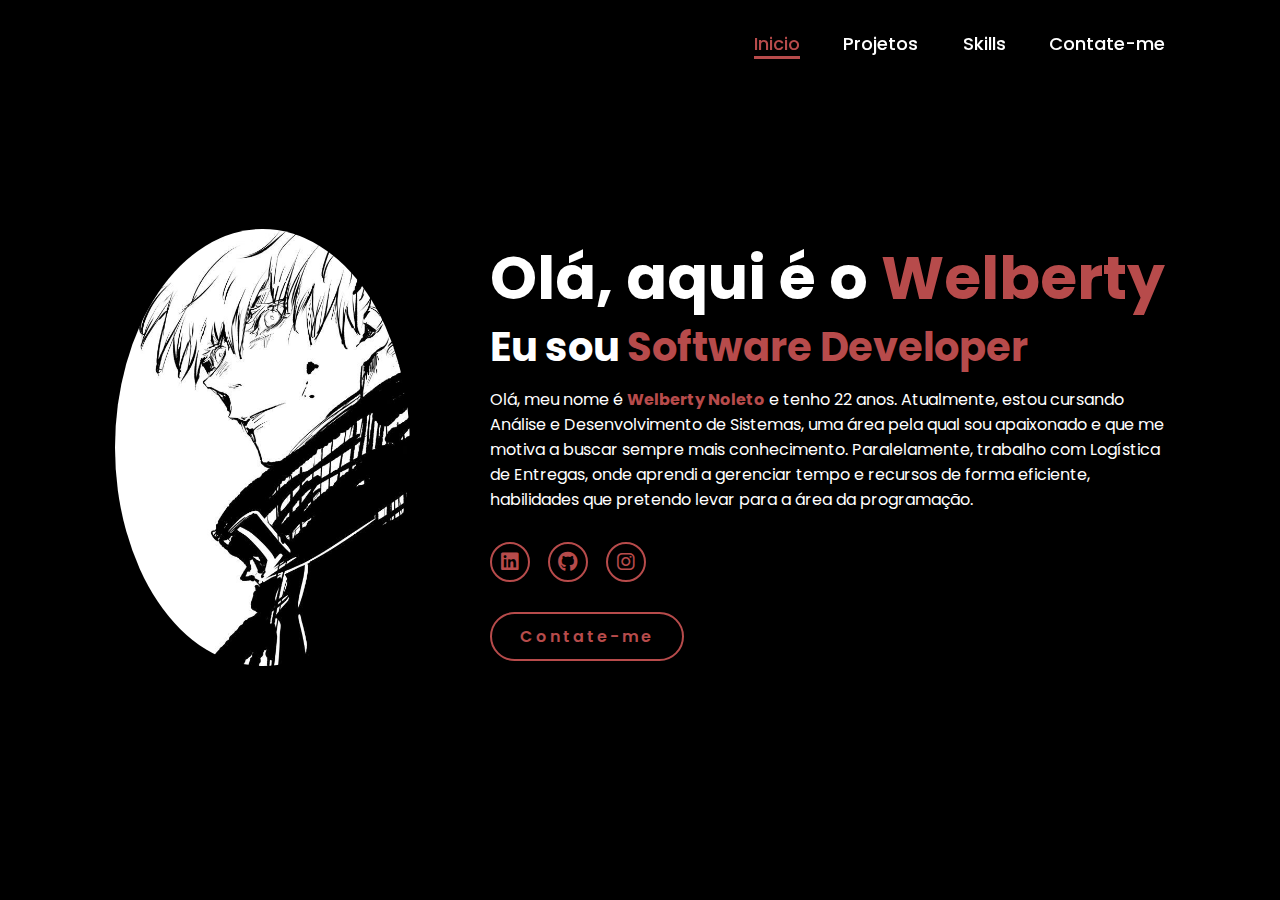
==== index.html @ be7788a5 "first commit" ====
<!DOCTYPE html>
<html lang="pt-br">
  <head>
    <meta charset="UTF-8" />
    <meta name="viewport" content="width=device-width, initial-scale=1.0" />
    <link
      rel="stylesheet"
      href="https://cdnjs.cloudflare.com/ajax/libs/font-awesome/6.5.2/css/all.min.css"
    />
    <link rel="stylesheet" href="style.css" />
    <title>Welberty Noleto</title>
  </head>
  <body>
    <header>
      <a href="#" class="logo"></a>

      <nav>
        <a href="/index.html" class="active" target="_blank"> Inicio</a>
        <a href="#" target="_blank">Projetos </a>
        <a href="#" target="_blank">Skills</a>
        <a href="/contact.html" target="_blank">Contate-me</a>
      </nav>
    </header>
    <section class="home">
      <div class="home-img">
        <img src="/imgs/img_principal.jpeg" alt="Logo Satoru Gojo, animne." />
      </div>
      <div class="home-content">
        <h1>Olá, aqui é o <span>Welberty</span></h1>
        <h3 class="typing-text">Eu sou <span></span></h3>
        <p>
          Olá, meu nome é <strong>Welberty Noleto</strong> e tenho 22 anos.
          Atualmente, estou cursando Análise e Desenvolvimento de Sistemas, uma
          área pela qual sou apaixonado e que me motiva a buscar sempre mais
          conhecimento. Paralelamente, trabalho com Logística de Entregas, onde
          aprendi a gerenciar tempo e recursos de forma eficiente, habilidades
          que pretendo levar para a área da programação.
          <br />
        </p>
        <div class="social-icons">
          <a href="https://www.linkedin.com/in/welbertynoleto/" target="_blank"
            ><i class="fa-brands fa-linkedin"> </i
          ></a>
          <a href="https://github.com/Welbertyy" target="_blank"
            ><i class="fa-brands fa-github"></i
          ></a>
          <a href="https://www.instagram.com/welberty.mp4/" target="_blank"
            ><i class="fa-brands fa-instagram"></i
          ></a>
        </div>
        <a href="https://wa.me/94992577894" class="btn" target="_blank"
          >Contate-me</a
        >
      </div>
    </section>
  </body>
</html>
---- style.css ----
@import url("https://fonts.googleapis.com/css2?family=Poppins:wght@100;200;300;400;500;600&display=swap");

* {
  margin: 0;
  padding: 0;
  box-sizing: border-box;
  text-decoration: none;
  border: none;
  outline: none;
  font-family: "Poppins", sans-serif;
}

html {
  font-size: 62.5%;
}

body {
  width: 100%;
  height: 100vh;
  overflow-x: hidden;
  background-color: rgb(0, 0, 0);
  color: white;
}

header {
  margin-top: 20px;
  position: fixed;
  top: 0;
  left: 0;
  width: 100%;
  padding: 1rem 9%;
  background-color: transparent;
  filter: drop-shadow(10px);
  display: flex;
  justify-content: space-between;
  align-items: center;
  z-index: 100;
}

strong {
  color: #b74b4b;
}

.logo {
  font-size: 3rem;
  color: #33102a;
  font-weight: 800;
  cursor: pointer;
  transition: 0.5s ease;
}

.logo:hover {
  transform: scale(1.1);
}

nav a {
  font-size: 1.8rem;
  color: white;
  margin-left: 4rem;
  font-weight: 500;
  transition: 0.3s ease;
  border-bottom: 3px solid transparent;
}

nav a:hover,
nav a.active {
  color: #b74b4b;
  border-bottom: 3px solid #b74b4b;
}

@media (max-width: 995px) {
  nav {
    position: absolute;
    display: none;
    top: 0;
    right: 0;
    width: 40%;
    border-left: 3px solid #b74b4b;
    border-bottom: 3px solid #b74b4b;
    border-bottom-left-radius: 2rem;
    padding: 1rem solid;
    background-color: #161616;
    border-top: 0.1rem solid rgba(0, 0, 0, 0.1);
  }

  nav.active {
    display: block;
  }

  nav a {
    display: block;
    font-size: 2rem;
    margin: 3rem 0;
  }

  nav a:hover,
  nav a.active {
    padding: 1rem;
    border-radius: 0.5rem;
    border-bottom: 0.5rem solid #b74b4b;
  }
}

section {
  min-height: 100vh;
  padding: 5rem 9% 5rem;
}

.home {
  display: flex;
  justify-content: center;
  align-items: center;
  gap: 8rem;
  background-color: black;
}

.home .home-content h1 {
  font-size: 6rem;
  font-weight: 700;
  line-height: 1.3;
}

span {
  color: #b74b4b;
}

.home-content h3 {
  font-size: 4rem;
  margin-bottom: 1rem;
  font-weight: 700;
}

.home-content p {
  font-size: 1.6rem;
}

.home-img {
  border-radius: 60%;
}

.home-img img {
  position: relative;
  width: 23vw;
  border-radius: 50%;
  box-shadow: 0 0 25px solid #b74b4b;
  cursor: pointer;
  transition: 0.2s linear;
}

.home-img img:hover {
  font-size: 1.8rem;
  font-weight: 500;
}

.social-icons a {
  display: inline-flex;
  justify-content: center;
  align-items: center;
  width: 4rem;
  height: 4rem;
  background-color: transparent;
  border: 0.2rem solid #b74b4b;
  font-size: 2rem;
  border-radius: 50%;
  margin: 3rem 1.5rem 3rem 0;
  transition: 0.3s ease;
  color: #b74b4b;
}

.social-icons a:hover {
  color: black;
  transform: scale(1.3) translateY(-5px);
  background-color: #b74b4b;
  box-shadow: 0 0 25px #b74b4b;
}

.btn {
  display: inline-block;
  padding: 1rem 2.8rem;
  background-color: black;
  border-radius: 4rem;
  font-size: 1.6rem;
  color: #b74b4b;
  letter-spacing: 0.3rem;
  font-weight: 600;
  border: 2px solid #b74b4b;
  transition: 0.3s ease;
  cursor: pointer;
}

.btn:hover {
  transform: scale3d(1.03);
  background-color: #b74b4b;
  color: black;
  box-shadow: 0 0 25px #b74b4b;
}

.typing-text {
  font-size: 34px;
  font-weight: 600;
  min-width: 280px;
}

.typing-text span {
  position: relative;
}

.typing-text span::before {
  content: "Software Developer";
  color: #b74b4b;
  animation: words 20s infinite;
}

.typing-text span::after {
  content: "";
  background-color: black;
  position: absolute;
  width: calc(100% + 8px);
  height: 100%;
  border-left: 3px solid black;
  right: -8;
  animation: cursor 0.6s infinite;
}

@keyframes cursor {
  to {
    border-left: 3px solid #b74b4b;
  }
}

@keyframes words {
  0%,
  20% {
    content: "Web Developer";
  }
  21%,
  40% {
    content: "Developer";
  }
  41%,
  60% {
    content: "Web Designer";
  }
}

@media (max-width: 1000px) {
  .home {
    gap: 4rem;
  }
}

@media (max-width: 995px) {
  .home {
    flex-direction: column;
    margin: 5rem 4rem;
  }

  .home .home-content h3 {
    font-size: 2.5rem;
  }

  .home-content h1 {
    font-size: 5rem;
  }

  .home-img img {
    width: 70vw;
    margin-top: 4rem;
  }
}
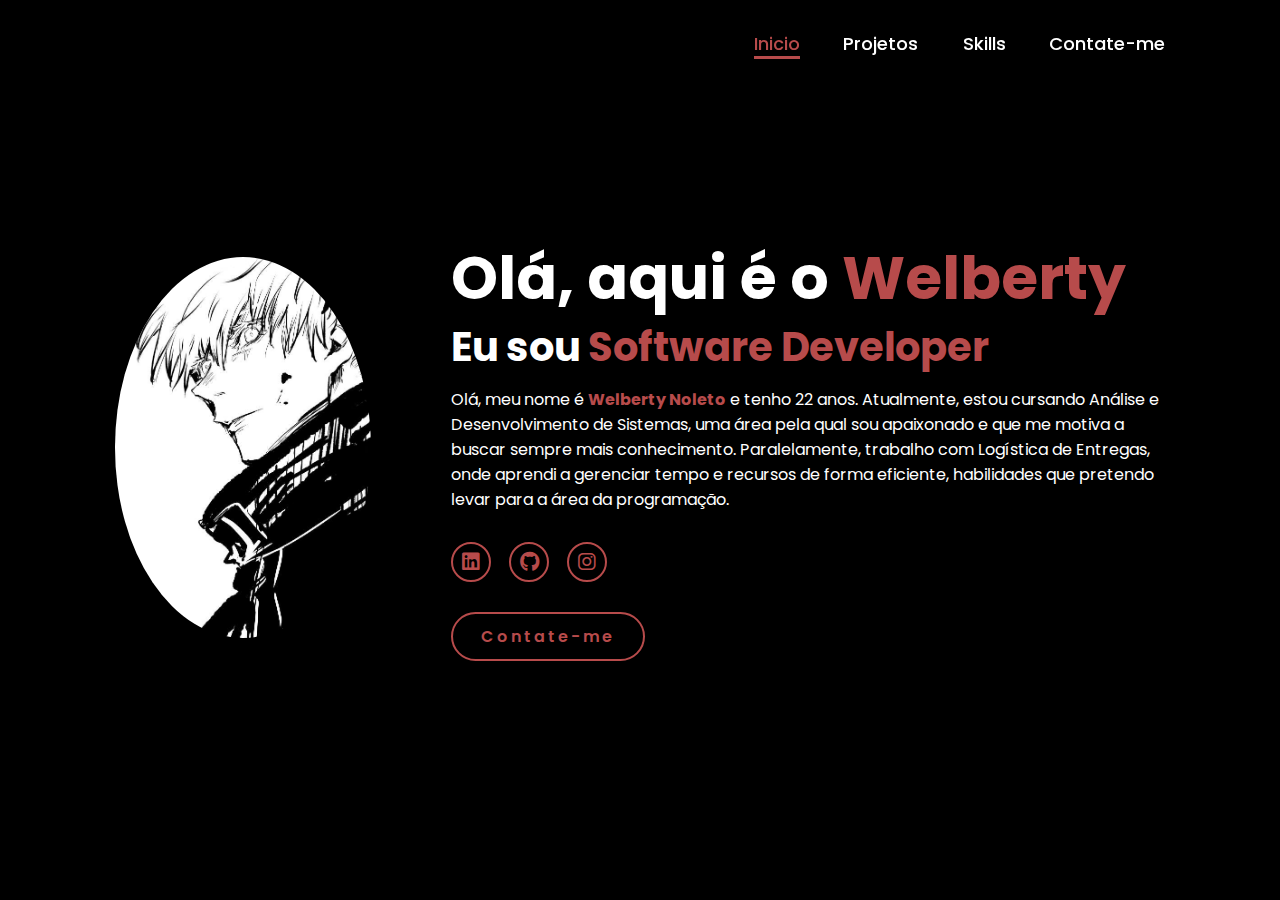
==== commit aee4be2c: "Alteraçao no tamanho da imagem principal no pc e mobile." ====
--- a/index.html
+++ b/index.html
@@ -15,15 +15,18 @@
       <a href="#" class="logo"></a>
 
       <nav>
-        <a href="/index.html" class="active" target="_blank"> Inicio</a>
-        <a href="#" target="_blank">Projetos </a>
+        <a href="/index.html" class="active"> Inicio</a>
+        <a href="#">Projetos </a>
         <a href="#" target="_blank">Skills</a>
-        <a href="/contact.html" target="_blank">Contate-me</a>
+        <a href="/contact.html">Contate-me</a>
       </nav>
     </header>
     <section class="home">
       <div class="home-img">
-        <img src="/imgs/img_principal.jpeg" alt="Logo Satoru Gojo, animne." />
+        <img
+          src="/imagens/img_principal.jpeg"
+          alt="Logo Satoru Gojo, animne."
+        />
       </div>
       <div class="home-content">
         <h1>Olá, aqui é o <span>Welberty</span></h1>
--- a/style.css
+++ b/style.css
@@ -140,7 +140,7 @@
 
 .home-img img {
   position: relative;
-  width: 23vw;
+  width: 20vw;
   border-radius: 50%;
   box-shadow: 0 0 25px solid #b74b4b;
   cursor: pointer;
@@ -264,7 +264,7 @@
   }
 
   .home-img img {
-    width: 70vw;
+    width: 60vw;
     margin-top: 4rem;
   }
 }
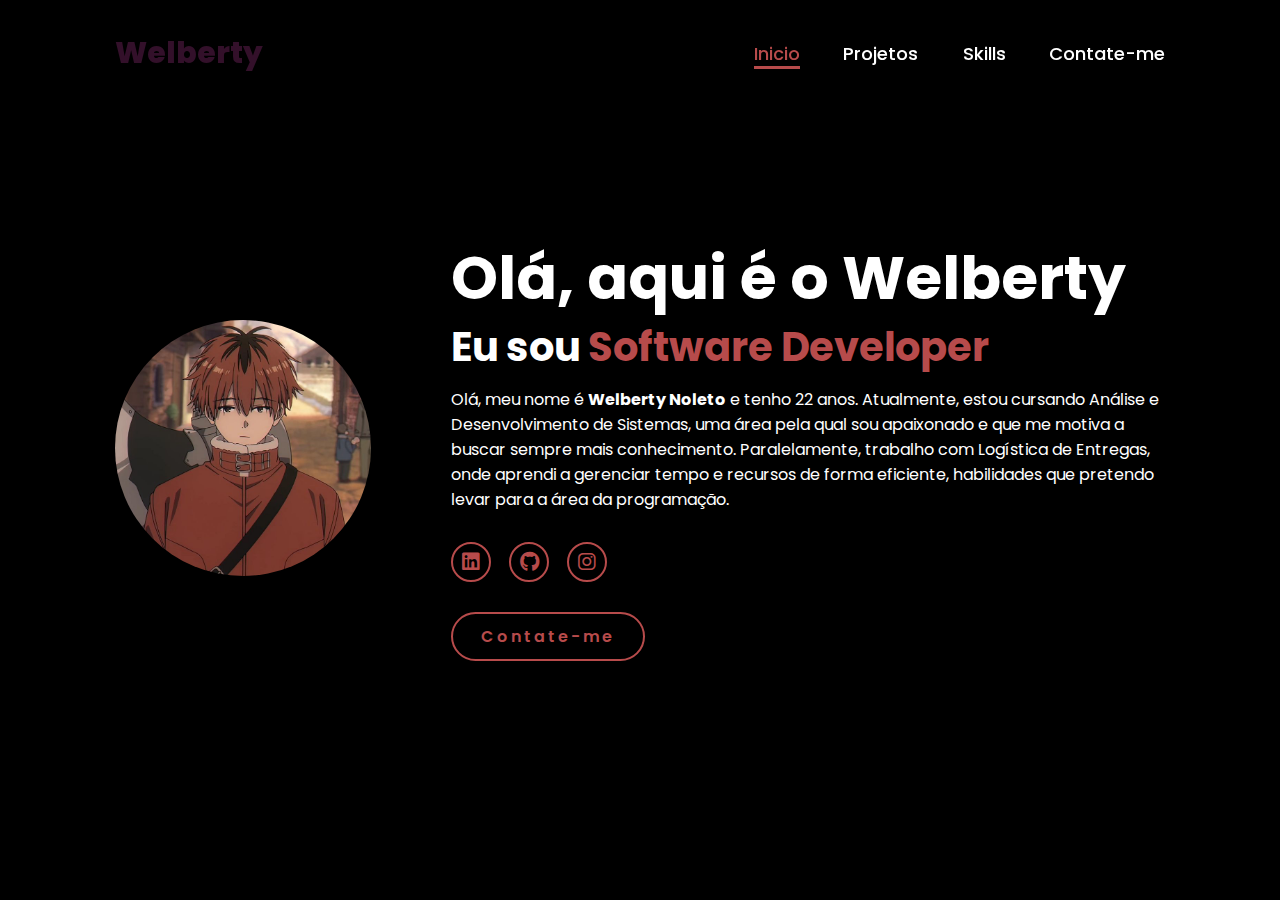
==== commit c7880680: "Alteraçao na imagem principal, alteracao na animaçao da img principal e atualizaçao de responsividad" ====
--- a/index.html
+++ b/index.html
@@ -12,7 +12,7 @@
   </head>
   <body>
     <header>
-      <a href="#" class="logo"></a>
+      <a href="#" class="logo">Welberty</a>
 
       <nav>
         <a href="/index.html" class="active"> Inicio</a>
@@ -23,13 +23,10 @@
     </header>
     <section class="home">
       <div class="home-img">
-        <img
-          src="/imagens/img_principal.jpeg"
-          alt="Logo Satoru Gojo, animne."
-        />
+        <img src="/imagens/download (4).jpeg" alt="Logo Satoru Gojo, animne." />
       </div>
       <div class="home-content">
-        <h1>Olá, aqui é o <span>Welberty</span></h1>
+        <h1>Olá, aqui é o Welberty</h1>
         <h3 class="typing-text">Eu sou <span></span></h3>
         <p>
           Olá, meu nome é <strong>Welberty Noleto</strong> e tenho 22 anos.
@@ -38,7 +35,6 @@
           conhecimento. Paralelamente, trabalho com Logística de Entregas, onde
           aprendi a gerenciar tempo e recursos de forma eficiente, habilidades
           que pretendo levar para a área da programação.
-          <br />
         </p>
         <div class="social-icons">
           <a href="https://www.linkedin.com/in/welbertynoleto/" target="_blank"
--- a/style.css
+++ b/style.css
@@ -36,11 +36,6 @@
   align-items: center;
   z-index: 100;
 }
-
-strong {
-  color: #b74b4b;
-}
-
 .logo {
   font-size: 3rem;
   color: #33102a;
@@ -135,13 +130,13 @@
 }
 
 .home-img {
-  border-radius: 60%;
+  border-radius: 30%;
 }
 
 .home-img img {
   position: relative;
   width: 20vw;
-  border-radius: 50%;
+  border-radius: 80%;
   box-shadow: 0 0 25px solid #b74b4b;
   cursor: pointer;
   transition: 0.2s linear;
@@ -150,6 +145,9 @@
 .home-img img:hover {
   font-size: 1.8rem;
   font-weight: 500;
+  transform: scale(1);
+  box-shadow: 0 0 1rem #b74b4b;
+  cursor: pointer;
 }
 
 .social-icons a {
@@ -211,15 +209,10 @@
   animation: words 20s infinite;
 }
 
-.typing-text span::after {
-  content: "";
-  background-color: black;
-  position: absolute;
-  width: calc(100% + 8px);
-  height: 100%;
-  border-left: 3px solid black;
-  right: -8;
-  animation: cursor 0.6s infinite;
+.typing-text span::before {
+  content: "Software Developer";
+  color: #b74b4b;
+  animation: words 12s infinite;
 }
 
 @keyframes cursor {
@@ -230,16 +223,20 @@
 
 @keyframes words {
   0%,
-  20% {
+  25% {
     content: "Web Developer";
   }
-  21%,
-  40% {
+  26%,
+  50% {
     content: "Developer";
   }
-  41%,
-  60% {
+  51%,
+  75% {
     content: "Web Designer";
+  }
+  76%,
+  100% {
+    content: "Software Developer";
   }
 }
 
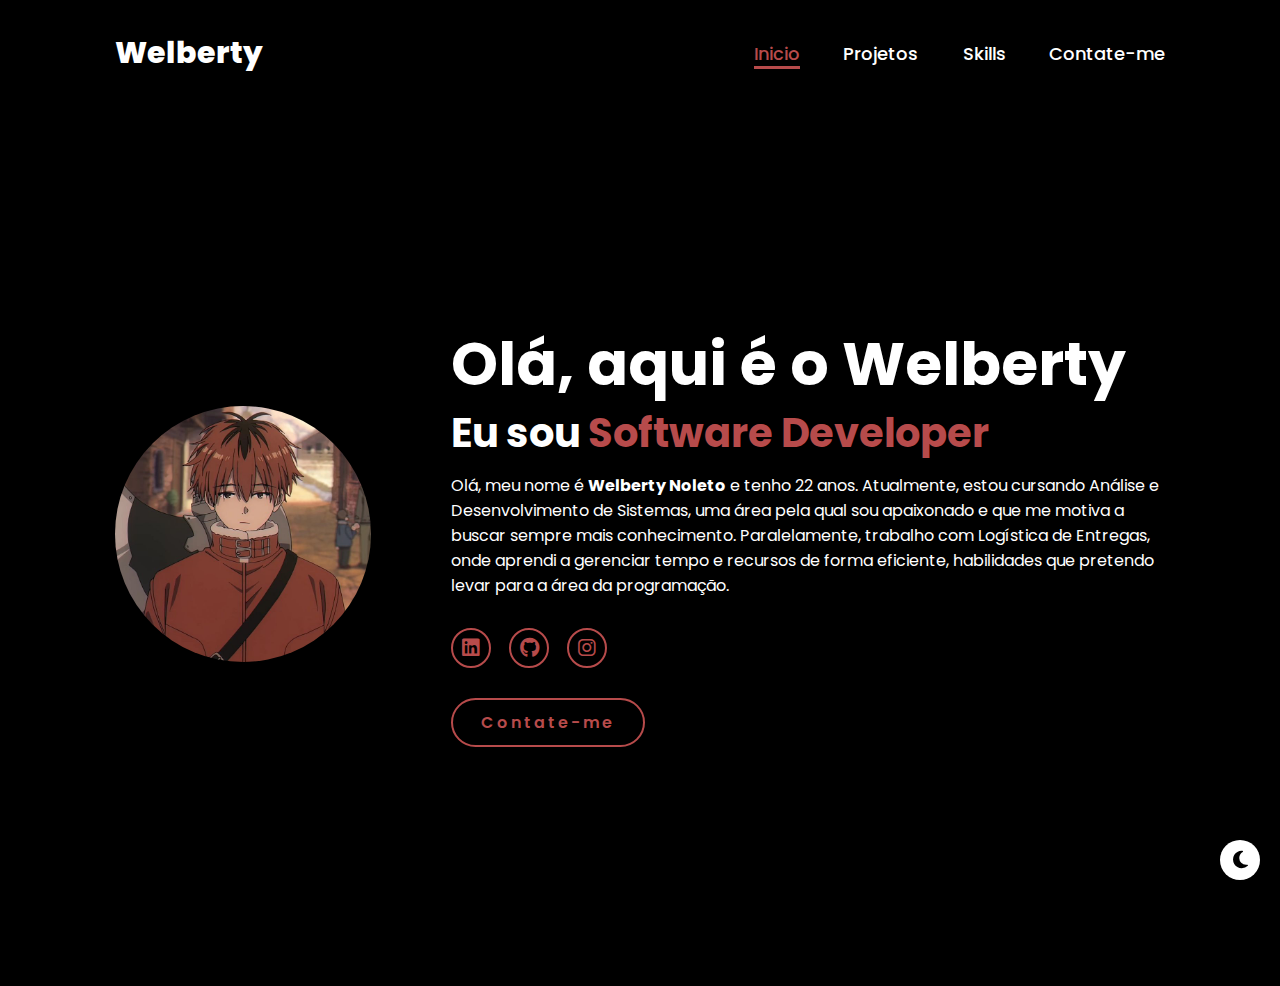
==== commit 2301a14b: "adicionando um modo noturno!" ====
--- a/index.html
+++ b/index.html
@@ -17,7 +17,7 @@
       <nav>
         <a href="/index.html" class="active"> Inicio</a>
         <a href="#">Projetos </a>
-        <a href="#" target="_blank">Skills</a>
+        <a href="#">Skills</a>
         <a href="/contact.html">Contate-me</a>
       </nav>
     </header>
@@ -52,5 +52,26 @@
         >
       </div>
     </section>
+
+    <!-- Icone para aumentar a transparência -->
+    <div id="transparency-icon" title="Aumentar Transparência">
+      <i class="fa-solid fa-moon"></i>
+    </div>
+
+    <!-- Overlay -->
+    <div id="overlay"></div>
+
+    <script>
+      // Função para aumentar a transparência
+      function toggleTransparency() {
+        const body = document.body;
+        body.classList.toggle("transparent");
+      }
+
+      // Adiciona o evento de clique no ícone
+      document
+        .getElementById("transparency-icon")
+        .addEventListener("click", toggleTransparency);
+    </script>
   </body>
 </html>
--- a/style.css
+++ b/style.css
@@ -24,7 +24,6 @@
 
 header {
   margin-top: 20px;
-  position: fixed;
   top: 0;
   left: 0;
   width: 100%;
@@ -38,14 +37,14 @@
 }
 .logo {
   font-size: 3rem;
-  color: #33102a;
+  color: #ffffff;
   font-weight: 800;
   cursor: pointer;
-  transition: 0.5s ease;
+  transition: 0.5s;
 }
 
 .logo:hover {
-  transform: scale(1.1);
+  color: #b74b4b;
 }
 
 nav a {
@@ -262,6 +261,37 @@
 
   .home-img img {
     width: 60vw;
-    margin-top: 4rem;
-  }
-}
+    margin-top: 2rem;
+  }
+}
+
+/* Outras regras de CSS já fornecidas anteriormente */
+
+#transparency-icon {
+  position: fixed;
+  bottom: 20px;
+  right: 20px;
+  width: 4rem;
+  height: 4rem;
+  background-color: #ffffff;
+  color: #000000;
+  border-radius: 50%;
+  display: flex;
+  justify-content: center;
+  align-items: center;
+  font-size: 2rem;
+  box-shadow: 0 0 10px rgba(0, 0, 0, 0.918);
+  cursor: pointer;
+  transition: background-color 0.3s, color 0.3s;
+  z-index: 1000; /* Fica acima de todos os outros elementos */
+}
+
+#transparency-icon:hover {
+  background-color: #f0f0f0;
+  color: #ff9900;
+}
+
+body.transparent {
+  opacity: 0.5; /* Define a transparência da página */
+  transition: opacity 0.3s;
+}
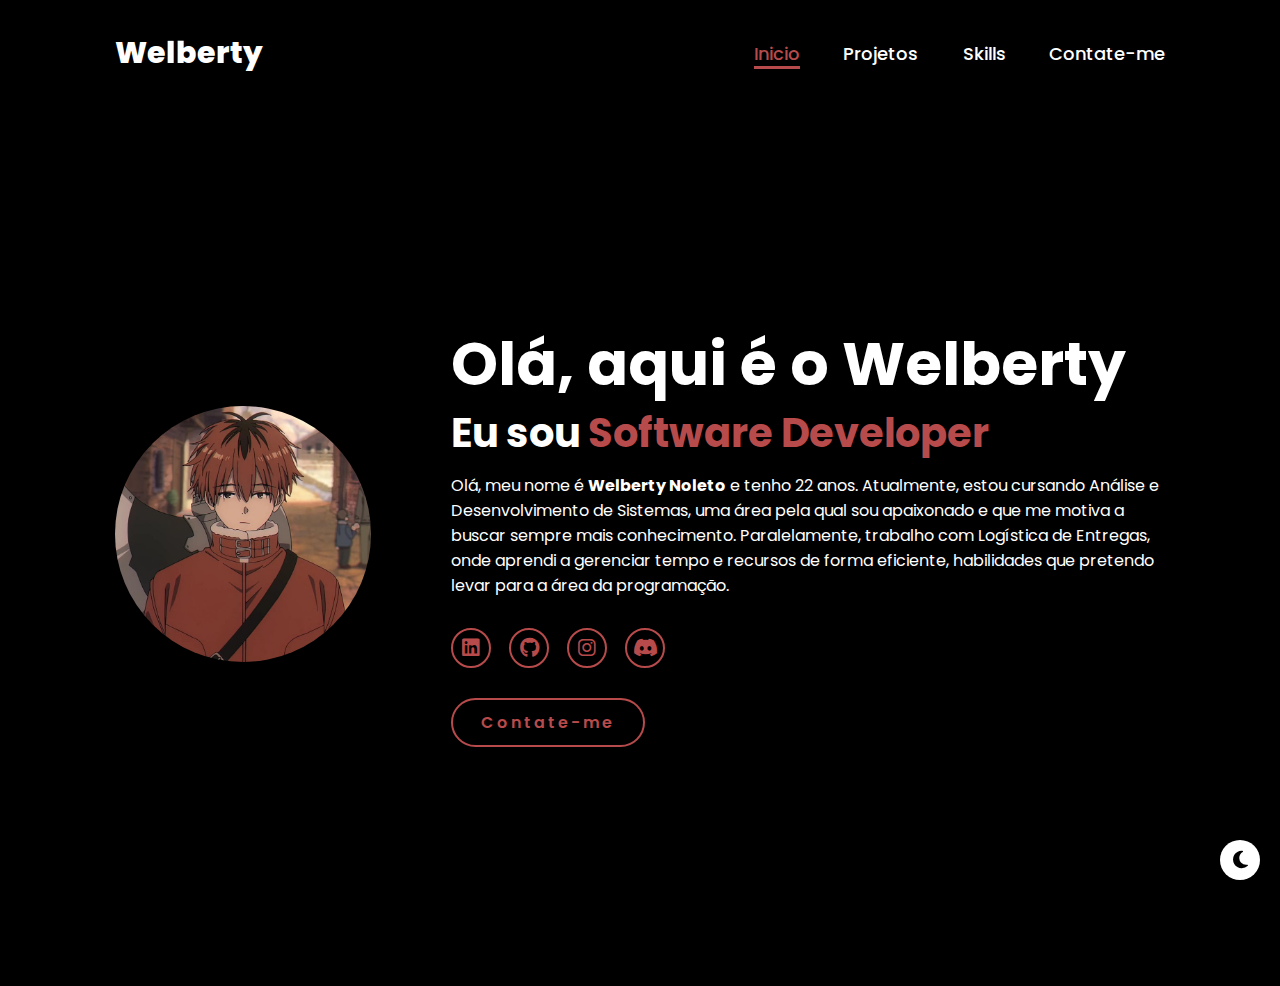
==== commit 908b58ab: "Incluindo o link externo do canal do discord!" ====
--- a/index.html
+++ b/index.html
@@ -46,6 +46,9 @@
           <a href="https://www.instagram.com/welberty.mp4/" target="_blank"
             ><i class="fa-brands fa-instagram"></i
           ></a>
+          <a href="https://discord.gg/tNR5Da5R" target="_blank"
+            ><i class="fa-brands fa-discord"></i
+          ></a>
         </div>
         <a href="https://wa.me/94992577894" class="btn" target="_blank"
           >Contate-me</a
--- a/style.css
+++ b/style.css
@@ -287,11 +287,11 @@
 }
 
 #transparency-icon:hover {
-  background-color: #f0f0f0;
+  background-color: #ffffff00;
   color: #ff9900;
 }
 
 body.transparent {
-  opacity: 0.5; /* Define a transparência da página */
+  opacity: 0.2; /* Define a transparência da página */
   transition: opacity 0.3s;
 }
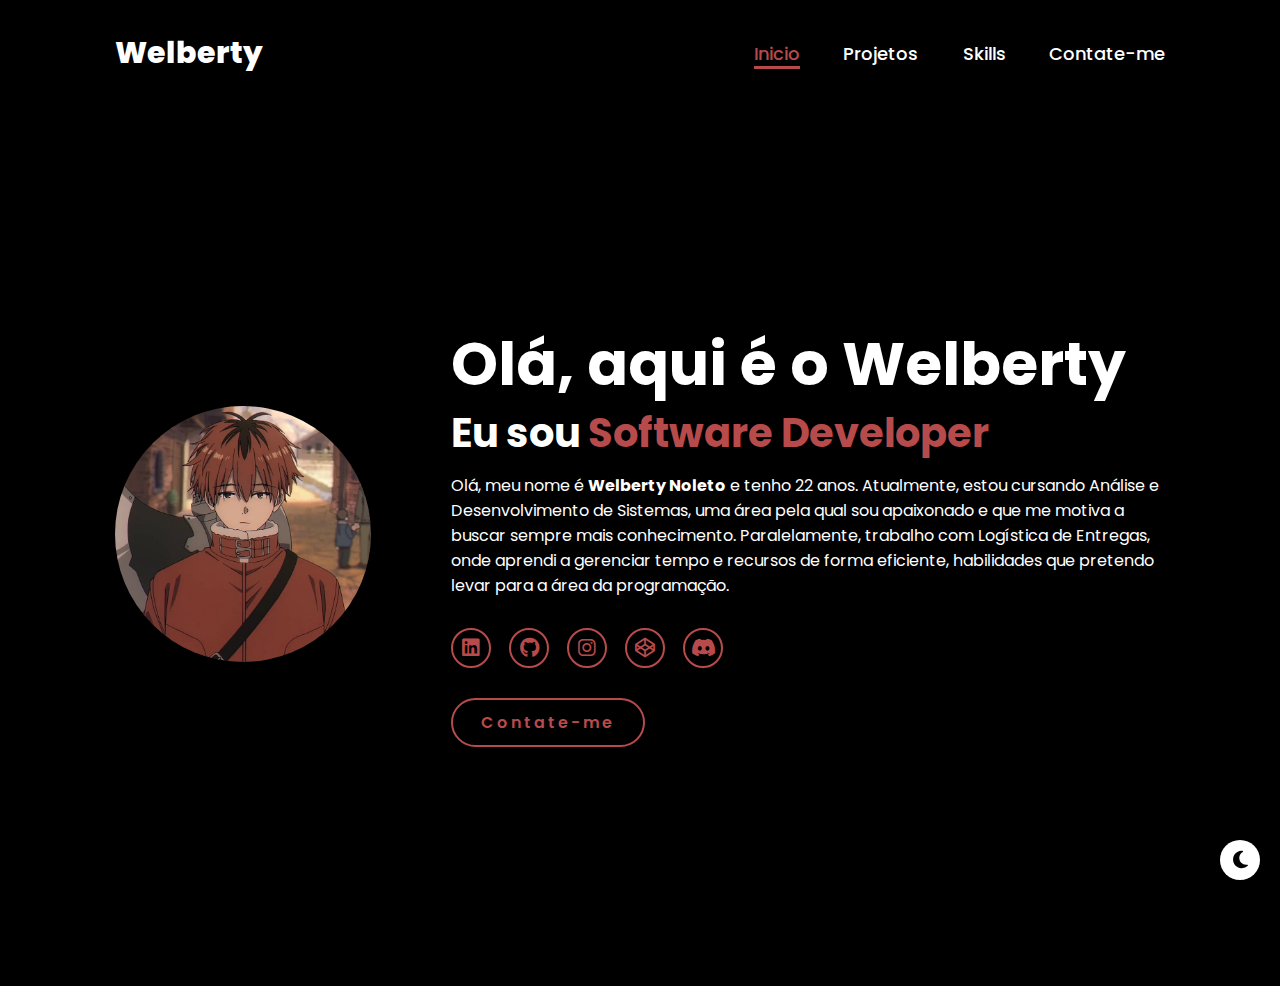
==== commit a00f8690: "incluindo o codepen como link externo!" ====
--- a/index.html
+++ b/index.html
@@ -46,6 +46,9 @@
           <a href="https://www.instagram.com/welberty.mp4/" target="_blank"
             ><i class="fa-brands fa-instagram"></i
           ></a>
+          <a href="https://codepen.io/welberty_dev" target="_blank"
+            ><i class="fa-brands fa-codepen"></i
+          ></a>
           <a href="https://discord.gg/tNR5Da5R" target="_blank"
             ><i class="fa-brands fa-discord"></i
           ></a>
